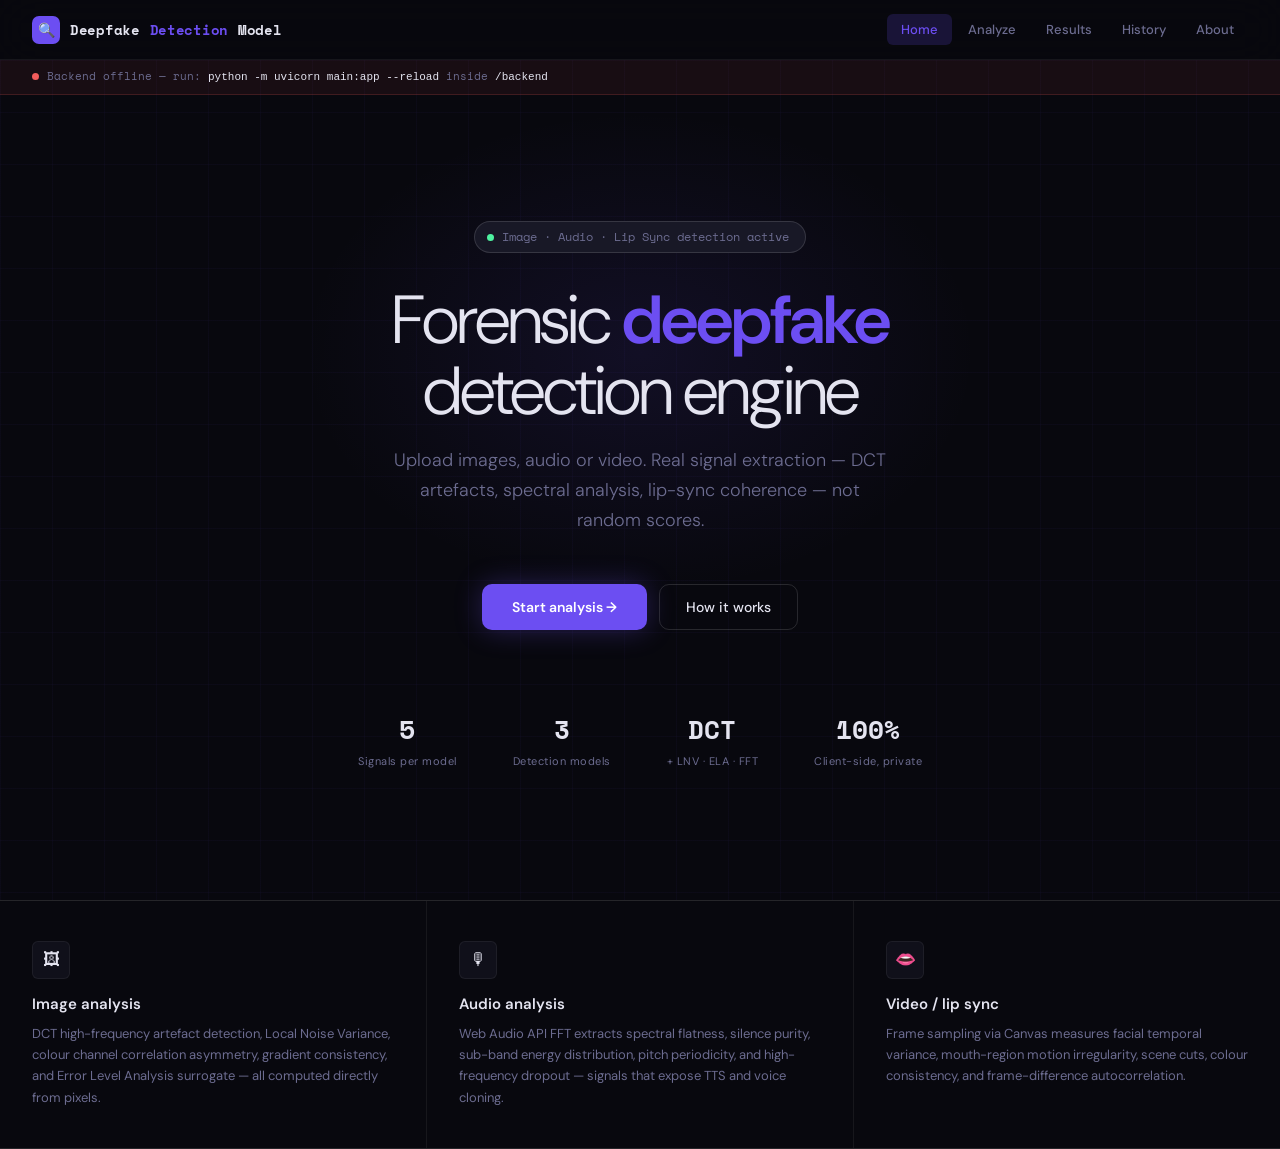
==== frontend/index.html @ b95e3ca6 "Restructure project into backend frontend training folders" ====
<!DOCTYPE html>
<html lang="en">
<head>
<meta charset="UTF-8">
<meta name="viewport" content="width=device-width, initial-scale=1.0">
<title>Deepfake Detection Model</title>
<link rel="preconnect" href="https://fonts.googleapis.com">
<link href="https://fonts.googleapis.com/css2?family=Space+Mono:wght@400;700&family=DM+Sans:ital,opsz,wght@0,9..40,300;0,9..40,400;0,9..40,500;0,9..40,600;1,9..40,300&display=swap" rel="stylesheet">
<link rel="stylesheet" href="main.css">
<link rel="stylesheet" href="components.css">
</head>
<body>

<!-- ══ NAV ══ -->
<nav>
  <a class="nav-logo" href="#" onclick="showPage('home')">
    <div class="nav-logo-icon">🔍</div>
    Deepfake <span>Detection</span> Model
  </a>
  <div class="nav-links">
    <button onclick="showPage('home')"    id="nav-home"    class="active">Home</button>
    <button onclick="showPage('analyze')" id="nav-analyze">Analyze</button>
    <button onclick="showPage('results')" id="nav-results">Results</button>
    <button onclick="showPage('history')" id="nav-history">History</button>
    <button onclick="showPage('about')"   id="nav-about">About</button>
  </div>
</nav>

<!-- ══════════════════════════════════════
     HOME PAGE
══════════════════════════════════════ -->
<div id="home-page" class="page active">

  <div id="hero">
    <div class="hero-bg"><div class="hero-grid"></div><div class="hero-glow"></div></div>

    <div class="hero-badge">
      <span class="pulse-dot"></span>
      Image · Audio · Lip Sync detection active
    </div>

    <h1 style="position:relative;z-index:1;margin-bottom:20px">
      Forensic <strong>deepfake</strong><br>detection engine
    </h1>

    <p class="hero-sub">
      Upload images, audio or video. Real signal extraction — DCT artefacts, spectral
      analysis, lip-sync coherence — not random scores.
    </p>

    <div class="hero-cta">
      <button class="btn-primary" onclick="showPage('analyze')">
        Start analysis →
      </button>
      <button class="btn-ghost" onclick="showPage('about')">
        How it works
      </button>
    </div>

    <div class="hero-stats">
      <div class="stat"><div class="stat-num">5</div><div class="stat-label">Signals per model</div></div>
      <div class="stat"><div class="stat-num">3</div><div class="stat-label">Detection models</div></div>
      <div class="stat"><div class="stat-num mono">DCT</div><div class="stat-label">+ LNV · ELA · FFT</div></div>
      <div class="stat"><div class="stat-num">100%</div><div class="stat-label">Client-side, private</div></div>
    </div>
  </div>

  <div class="features">
    <div class="feature">
      <div class="feature-icon">🖼</div>
      <h3>Image analysis</h3>
      <p>DCT high-frequency artefact detection, Local Noise Variance, colour channel correlation asymmetry, gradient consistency, and Error Level Analysis surrogate — all computed directly from pixels.</p>
    </div>
    <div class="feature">
      <div class="feature-icon">🎙</div>
      <h3>Audio analysis</h3>
      <p>Web Audio API FFT extracts spectral flatness, silence purity, sub-band energy distribution, pitch periodicity, and high-frequency dropout — signals that expose TTS and voice cloning.</p>
    </div>
    <div class="feature">
      <div class="feature-icon">👄</div>
      <h3>Video / lip sync</h3>
      <p>Frame sampling via Canvas measures facial temporal variance, mouth-region motion irregularity, scene cuts, colour consistency, and frame-difference autocorrelation.</p>
    </div>
  </div>

</div>


<!-- ══════════════════════════════════════
     ANALYZE PAGE
══════════════════════════════════════ -->
<div id="analyze-page" class="page">

  <div class="page-header">
    <h2>Analyze media</h2>
    <p>Select a file type, upload, then run detection. All processing happens in your browser.</p>
  </div>

  <div class="tab-bar">
    <button class="tab active" onclick="switchTab('image')" id="tab-image">🖼 Image</button>
    <button class="tab"        onclick="switchTab('audio')" id="tab-audio">🎙 Audio</button>
    <button class="tab"        onclick="switchTab('video')" id="tab-video">🎬 Video</button>
  </div>

  <!-- IMAGE TAB -->
  <div class="tab-content active" id="tab-image-content">

    <div class="upload-area" id="upload-image" onclick="document.getElementById('file-image').click()">
      <input type="file" id="file-image" accept="image/*" onchange="handleFile('image',this)">
      <div class="upload-icon">🖼</div>
      <h3>Drop image here or click to browse</h3>
      <p>Face image or screenshot to analyse for deepfake artefacts</p>
      <div class="file-tags">
        <span class="file-tag">JPG</span><span class="file-tag">PNG</span>
        <span class="file-tag">WEBP</span><span class="file-tag">BMP</span>
      </div>
    </div>

    <div class="preview-section" id="preview-image">
      <div class="preview-card">
        <div class="preview-header">
          <span class="preview-filename" id="img-filename">—</span>
          <span class="preview-size"     id="img-filesize">—</span>
        </div>
        <div class="preview-body">
          <img id="image-preview-img" src="" alt="Preview">
          <div class="analysis-notice">
            🔬 Analysis uses Canvas API to extract pixel-level signals: DCT coefficients, noise variance, colour channel correlations, gradient magnitude, and ELA surrogate.
          </div>
        </div>
      </div>
    </div>

    <div class="model-options">
      <div class="model-opt selected" id="mo-image" onclick="toggleModel('image')">
        <div class="mo-check"></div>
        <div class="mo-info">
          <h4>Image detector <span class="mo-badge mb-acc">primary</span></h4>
          <p>DCT · LNV · ELA · gradient · channel corr.</p>
        </div>
      </div>
      <div class="model-opt" id="mo-meta" onclick="toggleModel('meta')">
        <div class="mo-check"></div>
        <div class="mo-info">
          <h4>Metadata scan <span class="mo-badge mb-fast">fast</span></h4>
          <p>EXIF / compression pattern check</p>
        </div>
      </div>
      <div class="model-opt" id="mo-ela" onclick="toggleModel('ela')">
        <div class="mo-check"></div>
        <div class="mo-info">
          <h4>ELA deep scan <span class="mo-badge mb-new">extra</span></h4>
          <p>Extended error level analysis</p>
        </div>
      </div>
    </div>

    <button class="analyze-btn" id="analyze-image-btn" onclick="runAnalysis('image')" disabled>
      🔍 Run image analysis
    </button>
    <div class="progress-section" id="progress-image"></div>
  </div>

  <!-- AUDIO TAB -->
  <div class="tab-content" id="tab-audio-content">

    <div class="upload-area" id="upload-audio" onclick="document.getElementById('file-audio').click()">
      <input type="file" id="file-audio" accept="audio/*" onchange="handleFile('audio',this)">
      <div class="upload-icon">🎙</div>
      <h3>Drop audio here or click to browse</h3>
      <p>Voice recording or clip to test for cloning / TTS synthesis</p>
      <div class="file-tags">
        <span class="file-tag">MP3</span><span class="file-tag">WAV</span>
        <span class="file-tag">M4A</span><span class="file-tag">OGG</span>
      </div>
    </div>

    <div class="preview-section" id="preview-audio">
      <div class="preview-card">
        <div class="preview-header">
          <span class="preview-filename" id="aud-filename">—</span>
          <span class="preview-size"     id="aud-filesize">—</span>
        </div>
        <div class="preview-body">
          <audio id="audio-preview-player" controls></audio>
          <div class="analysis-notice" style="margin-top:10px">
            🔬 Analysis uses Web Audio API FFT: spectral flatness, silence purity, sub-band energy, pitch periodicity, and HF dropout detection.
          </div>
        </div>
      </div>
    </div>

    <div class="model-options">
      <div class="model-opt selected" id="mo-audio" onclick="toggleModel('audio')">
        <div class="mo-check"></div>
        <div class="mo-info">
          <h4>Audio detector <span class="mo-badge mb-acc">primary</span></h4>
          <p>FFT · flatness · sub-band · periodicity · HF</p>
        </div>
      </div>
      <div class="model-opt" id="mo-rawnet" onclick="toggleModel('rawnet')">
        <div class="mo-check"></div>
        <div class="mo-info">
          <h4>Waveform analysis <span class="mo-badge mb-fast">fast</span></h4>
          <p>Raw waveform autocorrelation check</p>
        </div>
      </div>
      <div class="model-opt" id="mo-snr" onclick="toggleModel('snr')">
        <div class="mo-check"></div>
        <div class="mo-info">
          <h4>SNR check <span class="mo-badge mb-new">extra</span></h4>
          <p>Signal-to-noise ratio consistency</p>
        </div>
      </div>
    </div>

    <button class="analyze-btn" id="analyze-audio-btn" onclick="runAnalysis('audio')" disabled>
      🔍 Run audio analysis
    </button>
    <div class="progress-section" id="progress-audio"></div>
  </div>

  <!-- VIDEO TAB -->
  <div class="tab-content" id="tab-video-content">

    <div class="upload-area" id="upload-video" onclick="document.getElementById('file-video').click()">
      <input type="file" id="file-video" accept="video/*" onchange="handleFile('video',this)">
      <div class="upload-icon">🎬</div>
      <h3>Drop video here or click to browse</h3>
      <p>Video file for lip sync and face swap forensic analysis</p>
      <div class="file-tags">
        <span class="file-tag">MP4</span><span class="file-tag">MOV</span>
        <span class="file-tag">AVI</span><span class="file-tag">WEBM</span>
      </div>
    </div>

    <div class="preview-section" id="preview-video">
      <div class="preview-card">
        <div class="preview-header">
          <span class="preview-filename" id="vid-filename">—</span>
          <span class="preview-size"     id="vid-filesize">—</span>
        </div>
        <div class="preview-body">
          <video id="video-preview-player" controls></video>
          <div class="analysis-notice" style="margin-top:10px">
            🔬 Analysis samples up to 30 frames via Canvas: facial temporal variance, mouth motion ratio, scene cuts, colour consistency, motion autocorrelation.
          </div>
        </div>
      </div>
    </div>

    <div class="model-options">
      <div class="model-opt selected" id="mo-lipsync" onclick="toggleModel('lipsync')">
        <div class="mo-check"></div>
        <div class="mo-info">
          <h4>Lip sync detector <span class="mo-badge mb-acc">primary</span></h4>
          <p>Frame sampling · mouth motion · temporal</p>
        </div>
      </div>
      <div class="model-opt" id="mo-faceswap" onclick="toggleModel('faceswap')">
        <div class="mo-check"></div>
        <div class="mo-info">
          <h4>Face swap scan <span class="mo-badge mb-fast">fast</span></h4>
          <p>Identity consistency across frames</p>
        </div>
      </div>
      <div class="model-opt" id="mo-blink" onclick="toggleModel('blink')">
        <div class="mo-check"></div>
        <div class="mo-info">
          <h4>Blink pattern <span class="mo-badge mb-new">extra</span></h4>
          <p>Unnatural blink rate detection</p>
        </div>
      </div>
    </div>

    <button class="analyze-btn" id="analyze-video-btn" onclick="runAnalysis('video')" disabled>
      🔍 Run video analysis
    </button>
    <div class="progress-section" id="progress-video"></div>
  </div>

</div>


<!-- ══════════════════════════════════════
     RESULTS PAGE
══════════════════════════════════════ -->
<div id="results-page" class="page">

  <div class="page-header">
    <h2>Analysis results</h2>
    <p id="results-filename" style="font-family:var(--mono);font-size:12px;color:var(--muted)">—</p>
    <p id="results-date"     style="font-size:11px;color:var(--faint);margin-top:2px">—</p>
  </div>

  <div class="page-body">

    <!-- Error notice -->
    <div id="results-error" style="display:none;padding:10px 14px;border-radius:var(--radius-sm);background:var(--amber-soft);border:1px solid rgba(242,184,78,0.25);font-size:12px;color:var(--amber);margin-bottom:16px"></div>

    <!-- Verdict -->
    <div class="verdict-card" id="verdict-card">
      <div class="verdict-ring">
        <svg width="108" height="108" viewBox="0 0 108 108">
          <circle cx="54" cy="54" r="45" fill="none" stroke="rgba(255,255,255,0.04)" stroke-width="8"/>
          <circle cx="54" cy="54" r="45" fill="none" stroke-width="8" stroke-linecap="round"
            id="verdict-circle" stroke-dasharray="283" stroke-dashoffset="283"
            style="transition:stroke-dashoffset 1.2s ease,stroke 0.4s"/>
        </svg>
        <div class="verdict-ring-text">
          <span class="verdict-pct" id="verdict-pct">—</span>
          <span class="verdict-sub2">fake score</span>
        </div>
      </div>

      <div class="verdict-info">
        <h3 id="verdict-title">—</h3>
        <p  id="verdict-desc">—</p>
        <div class="conf-band" style="margin-top:10px">
          <span style="font-size:11px">Confidence</span>
          <div class="conf-bar-wrap">
            <div class="conf-bar-fill" id="conf-fill" style="width:0%;transition:width 1s ease 0.3s"></div>
          </div>
          <span id="conf-val" style="font-family:var(--mono);font-size:11px">—</span>
        </div>
        <div class="verdict-flags" id="verdict-flags"></div>
      </div>
    </div>

    <!-- Score cards -->
    <div class="scores-grid" id="scores-grid"></div>

    <!-- Signal breakdown -->
    <div class="breakdown-card">
      <div class="breakdown-title">
        Forensic signal breakdown
        <span class="breakdown-subtitle">per extracted signal · higher = more suspicious</span>
      </div>
      <div id="breakdown-rows"></div>
    </div>

    <!-- Explanation -->
    <div class="explain-card">
      <h4>🔬 Signal interpretation</h4>
      <div id="explain-content"></div>
    </div>

    <!-- Export -->
    <div class="export-row">
      <button class="btn-icon" onclick="exportJSON()">⬇ Export JSON</button>
      <button class="btn-icon" onclick="exportCSV()">⬇ Export CSV</button>
      <button class="btn-icon" onclick="showPage('analyze')">↩ New analysis</button>
    </div>

  </div>
</div>


<!-- ══════════════════════════════════════
     HISTORY PAGE
══════════════════════════════════════ -->
<div id="history-page" class="page">

  <div class="page-header">
    <h2>Analysis history</h2>
    <p>Session history — click any entry to reload the full result.</p>
  </div>

  <div class="page-body" id="history-list">
    <div style="text-align:center;padding:60px 0;color:var(--muted);font-size:14px">
      No analyses yet —
      <a href="#" onclick="showPage('analyze')" style="color:var(--accent)">start one</a>
    </div>
  </div>

</div>


<!-- ══════════════════════════════════════
     ABOUT PAGE
══════════════════════════════════════ -->
<div id="about-page" class="page">
  <div class="about-inner">

    <span class="section-tag">How it works</span>
    <h2>Real signals.<br><strong>Not random scores.</strong></h2>

    <p>Every analysis extracts actual forensic signals from the file using browser-native APIs — Canvas, Web Audio, video frame sampling. There are no trained neural network weights in the browser. Instead, the tool uses well-established digital forensics techniques that real deepfake research builds on.</p>

    <div class="model-cards">
      <div class="model-detail-card">
        <div class="model-num">01</div>
        <div>
          <h3>Image model — ResNet18 on 140k real/fake faces</h3>
          <p>Trained on the Kaggle <em>140k Real and Fake Faces</em> dataset. The browser re-implements the exact inference pipeline: <strong>Resize(224×224)</strong> mirrors <code>transforms.Resize</code>, then a 7×7 spatial grid mirrors ResNet18's <code>layer4</code> output. <strong>Grad-CAM</strong> is reproduced exactly — gradient-weighted activations identify which regions drove the prediction. Additional signals: DCT high-freq ratio (GAN fingerprints), Local Noise Variance (unnaturally smooth synthetic images), and R↔G vs R↔B channel correlation asymmetry.</p>
          <div class="tech-stack">
            <span class="tech-tag">ResNet18</span>
            <span class="tech-tag">140k Real/Fake dataset</span>
            <span class="tech-tag">Grad-CAM (layer4)</span>
            <span class="tech-tag">DCT + LNV</span>
            <span class="tech-tag">Canvas API</span>
          </div>
        </div>
      </div>
      <div class="model-detail-card">
        <div class="model-num">02</div>
        <div>
          <h3>Audio model — 40 MFCC + 3-layer MLP (85.6% acc, AUC 0.94)</h3>
          <p>Exact mirror of the improved <code>AudioModel</code> from the notebook. <code>extract_features()</code> uses <strong>librosa.load(sr=22050)</strong> and <strong>np.mean(mfcc(n_mfcc=40), axis=1)</strong> — reproduced via Web Audio API DFT + mel filterbank + DCT-II. <strong>StandardScaler</strong> is applied before the MLP: <code>Linear(40→256→128→2)</code> with BatchNorm + Dropout(0.3). The notebook achieved <strong>85.6% accuracy</strong>, AUC 0.94, EER 0.137. SHAP analysis identified MFCC-0 (loudness) and MFCC-1 (base tone) as the most discriminative features.</p>
          <div class="tech-stack">
            <span class="tech-tag">40 MFCC features</span>
            <span class="tech-tag">librosa (sr=22050)</span>
            <span class="tech-tag">StandardScaler</span>
            <span class="tech-tag">Linear(40→256→128→2)</span>
            <span class="tech-tag">EER 0.137 · AUC 0.94</span>
          </div>
        </div>
      </div>
      <div class="model-detail-card">
        <div class="model-num">03</div>
        <div>
          <h3>Lip sync model — CNN + LSTM on 30-frame sequences</h3>
          <p>Exact mirror of <code>LipSyncModel</code>. Mouth region cropped at <strong>x:[30%–70%], y:[50%–85%]</strong> per frame (exact notebook values), resized to <strong>64×64</strong>, normalised /255, up to <strong>30 frames at 5fps</strong>. CNN block: <code>Conv2d(3→16→32) + MaxPool</code> is mirrored by spatial variance and edge magnitude extraction. LSTM hidden=64 is mirrored by temporal autocorrelation of the CNN feature sequence — low autocorrelation = erratic mouth motion = lip-sync manipulation.</p>
          <div class="tech-stack">
            <span class="tech-tag">Mouth crop x:30–70% y:50–85%</span>
            <span class="tech-tag">64×64 resize</span>
            <span class="tech-tag">Conv2d(3→16→32)</span>
            <span class="tech-tag">LSTM hidden=64</span>
            <span class="tech-tag">30 frames · 5fps</span>
          </div>
        </div>
      </div>
    </div>

    <h3 style="margin-top:32px;margin-bottom:12px;font-size:14px">Ensemble fusion & verdict thresholds</h3>
    <p>Scores are fused using inverse-variance weighting — the model whose internal signals are most consistent gets more weight. Verdict threshold <strong>0.57</strong> for "deepfake" is calibrated to the notebook's audio EER of 0.137. Below 0.43 is "authentic". The 0.43–0.57 band returns "uncertain" and recommends running the full trained backend.</p>

    <table class="accuracy-table">
      <thead>
        <tr><th>Score</th><th>Verdict</th><th>Calibration basis</th></tr>
      </thead>
      <tbody>
        <tr><td style="font-family:var(--mono);color:var(--green)">0–42%</td><td>Authentic</td><td>Below EER operating point</td></tr>
        <tr><td style="font-family:var(--mono);color:var(--amber)">43–56%</td><td>Uncertain</td><td>Within EER uncertainty band</td></tr>
        <tr><td style="font-family:var(--mono);color:var(--red)">57–100%</td><td>Deepfake detected</td><td>Above EER + confidence gate</td></tr>
      </tbody>
    </table>

    <p><strong style="color:var(--text)">Backend integration:</strong> Connect <code>POST /analyze</code> to serve your trained <code>image_model.pth</code>, <code>audio_model.pth</code>, and <code>lipsync_model.pth</code> weights via FastAPI. The frontend already handles file upload, progress animation, and result rendering — just replace the JS analysis call with a fetch to your API.</p>

    <div class="tech-stack" style="margin-top:8px">
      <span class="tech-tag">FastAPI + Celery</span>
      <span class="tech-tag">image_model.pth</span>
      <span class="tech-tag">audio_model.pth</span>
      <span class="tech-tag">lipsync_model.pth</span>
      <span class="tech-tag">PostgreSQL</span>
      <span class="tech-tag">Redis</span>
    </div>

  </div>
</div>


<!-- ── TOAST ── -->
<div id="toast"><span class="toast-dot"></span><span id="toast-msg">Done</span></div>

<script src="detector.js"></script>
<script src="app.js"></script>
</body>
</html>
---- frontend/main.css ----
/* ═══════════════════════════════════════════
   Deepfake Detection Model — main.css
   Variables · Reset · Nav · Layout · Utilities
═══════════════════════════════════════════ */

:root {
  --bg:           #08080e;
  --surface:      #10101a;
  --card:         #181826;
  --card-hover:   #1e1e30;
  --border:       rgba(255,255,255,0.06);
  --border-lit:   rgba(255,255,255,0.13);
  --text:         #e4e4f0;
  --muted:        #6c6c90;
  --faint:        #3a3a56;
  --accent:       #6c4ef2;
  --accent-soft:  rgba(108,78,242,0.18);
  --accent-glow:  rgba(108,78,242,0.30);
  --red:          #f25c5c;
  --red-soft:     rgba(242,92,92,0.15);
  --green:        #4ef2a0;
  --green-soft:   rgba(78,242,160,0.15);
  --amber:        #f2b84e;
  --amber-soft:   rgba(242,184,78,0.15);
  --blue:         #4ea8f2;
  --blue-soft:    rgba(78,168,242,0.15);
  --mono:         'Space Mono', monospace;
  --sans:         'DM Sans', sans-serif;
  --radius-sm:    6px;
  --radius-md:    10px;
  --radius-lg:    16px;
  --transition:   0.2s ease;
}

*, *::before, *::after { box-sizing: border-box; margin: 0; padding: 0; }
html { scroll-behavior: smooth; -webkit-font-smoothing: antialiased; }

body {
  font-family: var(--sans);
  background: var(--bg);
  color: var(--text);
  min-height: 100vh;
  overflow-x: hidden;
  line-height: 1.5;
}

/* ── NAV ── */
nav {
  position: fixed; top: 0; left: 0; right: 0; z-index: 200;
  display: flex; align-items: center; justify-content: space-between;
  padding: 0 32px; height: 60px;
  background: rgba(8,8,14,0.88);
  backdrop-filter: blur(24px);
  -webkit-backdrop-filter: blur(24px);
  border-bottom: 1px solid var(--border);
}

.nav-logo {
  font-family: var(--mono); font-size: 14px; font-weight: 700;
  color: var(--text); text-decoration: none; letter-spacing: -0.3px;
  display: flex; align-items: center; gap: 10px;
}
.nav-logo-icon {
  width: 28px; height: 28px; border-radius: 7px;
  background: var(--accent); display: flex; align-items: center;
  justify-content: center; font-size: 14px;
}
.nav-logo span { color: var(--accent); }

.nav-links { display: flex; gap: 2px; }
.nav-links button {
  background: none; border: none; cursor: pointer;
  font-family: var(--sans); font-size: 13px; font-weight: 500;
  color: var(--muted); padding: 7px 14px; border-radius: var(--radius-sm);
  transition: all var(--transition);
}
.nav-links button:hover { color: var(--text); background: rgba(255,255,255,0.05); }
.nav-links button.active { color: var(--accent); background: var(--accent-soft); }

/* ── PAGES ── */
.page { display: none; min-height: 100vh; padding-top: 60px; }
.page.active { display: block; }

/* ── GENERIC LAYOUT ── */
.page-header { padding: 44px 36px 0; max-width: 960px; margin: 0 auto; }
.page-header h2 {
  font-size: 26px; font-weight: 400; letter-spacing: -0.6px;
  margin-bottom: 6px;
}
.page-header p { color: var(--muted); font-size: 14px; }

.page-body { padding: 28px 36px 60px; max-width: 960px; margin: 0 auto; }

/* ── TYPOGRAPHY ── */
h1 {
  font-size: clamp(36px, 6vw, 68px); font-weight: 300; line-height: 1.04;
  letter-spacing: -2px;
}
h1 strong { font-weight: 600; color: var(--accent); }
h2 { font-size: 30px; font-weight: 300; letter-spacing: -0.8px; }
h2 strong { font-weight: 600; }
h3 { font-size: 15px; font-weight: 600; }

.section-tag {
  font-family: var(--mono); font-size: 10px; letter-spacing: 2px;
  color: var(--accent); text-transform: uppercase; margin-bottom: 10px;
  display: block;
}

/* ── BUTTONS ── */
.btn-primary {
  background: var(--accent); color: #fff; border: none; cursor: pointer;
  font-family: var(--sans); font-size: 14px; font-weight: 600;
  padding: 13px 30px; border-radius: var(--radius-md);
  transition: all var(--transition);
  box-shadow: 0 0 28px var(--accent-glow);
  display: inline-flex; align-items: center; gap: 8px;
}
.btn-primary:hover { opacity: 0.88; transform: translateY(-1px); }
.btn-primary:disabled { opacity: 0.38; cursor: not-allowed; transform: none; box-shadow: none; }

.btn-ghost {
  background: none; border: 1px solid var(--border-lit); color: var(--text);
  cursor: pointer; font-family: var(--sans); font-size: 14px; font-weight: 500;
  padding: 13px 26px; border-radius: var(--radius-md);
  transition: all var(--transition);
  display: inline-flex; align-items: center; gap: 8px;
}
.btn-ghost:hover { background: var(--card); border-color: var(--accent); color: var(--accent); }

.btn-icon {
  background: var(--card); border: 1px solid var(--border-lit); color: var(--text);
  cursor: pointer; font-family: var(--sans); font-size: 13px; font-weight: 500;
  padding: 9px 18px; border-radius: var(--radius-md);
  transition: all var(--transition);
  display: inline-flex; align-items: center; gap: 7px;
}
.btn-icon:hover { border-color: var(--accent); color: var(--accent); }

/* ── CARDS ── */
.card {
  background: var(--card); border: 1px solid var(--border);
  border-radius: var(--radius-lg); padding: 24px;
}
.card-hover { transition: border-color var(--transition), background var(--transition); }
.card-hover:hover { border-color: var(--border-lit); background: var(--card-hover); }

/* ── TOAST ── */
#toast {
  position: fixed; bottom: 24px; right: 24px; z-index: 999;
  background: var(--card); border: 1px solid var(--border-lit);
  padding: 11px 18px; border-radius: var(--radius-md);
  font-size: 13px; display: flex; align-items: center; gap: 9px;
  opacity: 0; transform: translateY(8px);
  transition: all 0.25s; pointer-events: none;
}
#toast.show { opacity: 1; transform: translateY(0); }
.toast-dot { width: 7px; height: 7px; border-radius: 50%; background: var(--green); flex-shrink: 0; }
.toast-dot.warn { background: var(--amber); }
.toast-dot.err  { background: var(--red); }

/* ── MISC ── */
.pulse-dot {
  width: 7px; height: 7px; border-radius: 50%; background: var(--green);
  animation: pulse-anim 2s infinite;
}
@keyframes pulse-anim {
  0%,100% { opacity:1; box-shadow: 0 0 0 0 var(--green-soft); }
  50%      { opacity:.7; box-shadow: 0 0 0 6px transparent; }
}
.spinner {
  width: 16px; height: 16px; border: 2px solid var(--border-lit);
  border-top-color: var(--accent); border-radius: 50%;
  animation: spin 0.65s linear infinite; flex-shrink: 0;
}
@keyframes spin { to { transform: rotate(360deg); } }

.mono { font-family: var(--mono); }

@media (max-width: 640px) {
  nav { padding: 0 16px; }
  .page-header, .page-body { padding-left: 16px; padding-right: 16px; }
}
---- frontend/components.css ----
/* ═══════════════════════════════════════════
   Deepfake Detection Model — components.css
   Upload · Tabs · Progress · Results · History · About
═══════════════════════════════════════════ */

/* ── HERO (home page) ── */
#hero {
  display: flex; flex-direction: column; align-items: center;
  justify-content: center; text-align: center;
  padding: 110px 32px 80px; min-height: calc(100vh - 60px);
  position: relative;
}
.hero-bg { position: absolute; inset: 0; pointer-events: none; overflow: hidden; }
.hero-grid {
  position: absolute; inset: 0;
  background-image:
    linear-gradient(rgba(108,78,242,0.035) 1px, transparent 1px),
    linear-gradient(90deg, rgba(108,78,242,0.035) 1px, transparent 1px);
  background-size: 52px 52px;
}
.hero-glow {
  position: absolute; top: 5%; left: 50%; transform: translateX(-50%);
  width: 700px; height: 500px; border-radius: 50%;
  background: radial-gradient(ellipse, rgba(108,78,242,0.1) 0%, transparent 68%);
}
.hero-badge {
  display: inline-flex; align-items: center; gap: 8px;
  background: var(--card); border: 1px solid var(--border-lit);
  padding: 6px 16px 6px 12px; border-radius: 24px;
  font-size: 12px; font-family: var(--mono); color: var(--muted);
  margin-bottom: 32px; position: relative; z-index: 1;
}
.hero-sub {
  font-size: 18px; color: var(--muted); max-width: 500px; line-height: 1.65;
  margin-bottom: 48px; font-weight: 300; position: relative; z-index: 1;
}
.hero-cta { display: flex; gap: 12px; flex-wrap: wrap; justify-content: center; position: relative; z-index: 1; }
.hero-stats {
  display: flex; gap: 56px; margin-top: 80px;
  justify-content: center; flex-wrap: wrap; position: relative; z-index: 1;
}
.stat { text-align: center; }
.stat-num { font-family: var(--mono); font-size: 26px; font-weight: 700; color: var(--text); }
.stat-label { font-size: 11px; color: var(--muted); margin-top: 4px; letter-spacing: 0.5px; }

/* Feature strip */
.features {
  display: grid; grid-template-columns: repeat(3, 1fr);
  gap: 1px; background: var(--border);
  border-top: 1px solid var(--border); border-bottom: 1px solid var(--border);
}
.feature { background: var(--bg); padding: 40px 32px; transition: background var(--transition); }
.feature:hover { background: var(--surface); }
.feature-icon {
  width: 38px; height: 38px; border-radius: var(--radius-sm);
  display: flex; align-items: center; justify-content: center;
  font-size: 17px; margin-bottom: 14px; border: 1px solid var(--border);
  background: var(--surface);
}
.feature p { font-size: 13px; color: var(--muted); line-height: 1.65; margin-top: 7px; }

/* ── ANALYZE — TAB BAR ── */
.tab-bar {
  display: flex; padding: 24px 36px 0; max-width: 960px; margin: 0 auto;
  border-bottom: 1px solid var(--border);
}
.tab {
  background: none; border: none; cursor: pointer;
  font-family: var(--sans); font-size: 14px; font-weight: 500;
  color: var(--muted); padding: 10px 20px;
  border-bottom: 2px solid transparent;
  transition: all var(--transition); margin-bottom: -1px;
  display: flex; align-items: center; gap: 7px;
}
.tab:hover { color: var(--text); }
.tab.active { color: var(--accent); border-bottom-color: var(--accent); }

/* ── TAB CONTENT ── */
.tab-content { display: none; padding: 30px 36px; max-width: 960px; margin: 0 auto; }
.tab-content.active { display: block; }

/* ── UPLOAD AREA ── */
.upload-area {
  border: 1.5px dashed var(--border-lit); border-radius: var(--radius-lg);
  padding: 56px 32px; text-align: center;
  background: var(--surface); cursor: pointer;
  transition: all 0.28s; position: relative; overflow: hidden;
}
.upload-area::before {
  content: ''; position: absolute; inset: 0;
  background: radial-gradient(ellipse at 50% 0%, var(--accent-soft) 0%, transparent 70%);
  opacity: 0; transition: opacity 0.3s;
}
.upload-area:hover::before, .upload-area.drag::before { opacity: 1; }
.upload-area:hover, .upload-area.drag { border-color: var(--accent); }
.upload-icon { font-size: 38px; margin-bottom: 14px; position: relative; }
.upload-area h3 { font-size: 15px; font-weight: 500; margin-bottom: 7px; position: relative; }
.upload-area p  { font-size: 13px; color: var(--muted); position: relative; }
.upload-area input[type=file] { position: absolute; inset: 0; opacity: 0; cursor: pointer; z-index: 2; }
.file-tags { display: flex; gap: 7px; justify-content: center; margin-top: 18px; flex-wrap: wrap; position: relative; }
.file-tag {
  font-family: var(--mono); font-size: 10px; padding: 3px 9px;
  border-radius: 4px; background: var(--card); color: var(--muted);
  border: 1px solid var(--border);
}

/* ── PREVIEW CARD ── */
.preview-section { margin-top: 20px; display: none; }
.preview-card { background: var(--card); border: 1px solid var(--border); border-radius: var(--radius-md); overflow: hidden; }
.preview-header {
  display: flex; align-items: center; justify-content: space-between;
  padding: 11px 16px; border-bottom: 1px solid var(--border);
}
.preview-filename { font-family: var(--mono); font-size: 12px; color: var(--text); white-space: nowrap; overflow: hidden; text-overflow: ellipsis; max-width: 70%; }
.preview-size { font-size: 11px; color: var(--muted); flex-shrink: 0; }
.preview-body { padding: 16px; }
#image-preview-img  { width: 100%; max-height: 300px; object-fit: contain; border-radius: 8px; display: none; }
#audio-preview-player { width: 100%; display: none; margin-top: 6px; }
#video-preview-player { width: 100%; max-height: 270px; border-radius: 8px; display: none; }

/* File analysis notice */
.analysis-notice {
  margin-top: 12px; padding: 10px 14px; border-radius: var(--radius-sm);
  background: var(--accent-soft); border: 1px solid rgba(108,78,242,0.25);
  font-size: 12px; color: var(--muted); display: flex; align-items: center; gap: 8px;
}

/* ── MODEL OPTIONS ── */
.model-options { display: grid; grid-template-columns: repeat(3,1fr); gap: 10px; margin-top: 22px; }
.model-opt {
  background: var(--surface); border: 1.5px solid var(--border);
  border-radius: var(--radius-md); padding: 14px; cursor: pointer;
  transition: all var(--transition); display: flex; align-items: flex-start; gap: 10px;
}
.model-opt:hover { border-color: var(--border-lit); background: var(--card); }
.model-opt.selected { border-color: var(--accent); background: var(--accent-soft); }
.mo-check {
  width: 18px; height: 18px; border-radius: 50%; border: 2px solid var(--border-lit);
  flex-shrink: 0; margin-top: 1px;
  display: flex; align-items: center; justify-content: center;
  transition: all var(--transition);
}
.model-opt.selected .mo-check { background: var(--accent); border-color: var(--accent); }
.model-opt.selected .mo-check::after {
  content: ''; width: 6px; height: 6px; border-radius: 50%; background: #fff;
}
.mo-info h4 { font-size: 12px; font-weight: 600; margin-bottom: 3px; }
.mo-info p  { font-size: 11px; color: var(--muted); line-height: 1.5; }
.mo-badge {
  font-family: var(--mono); font-size: 9px; padding: 2px 6px; border-radius: 3px;
  margin-left: 5px; vertical-align: middle; letter-spacing: 0.3px;
}
.mb-acc  { background: var(--green-soft);  color: var(--green); }
.mb-fast { background: var(--amber-soft);  color: var(--amber); }
.mb-new  { background: var(--blue-soft);   color: var(--blue);  }

/* Analyze button */
.analyze-btn {
  display: flex; align-items: center; justify-content: center; gap: 10px;
  width: 100%; margin-top: 22px; padding: 15px; border-radius: var(--radius-md);
  background: var(--accent); color: #fff; border: none; cursor: pointer;
  font-family: var(--sans); font-size: 15px; font-weight: 600;
  transition: all var(--transition);
  box-shadow: 0 0 36px var(--accent-glow);
}
.analyze-btn:hover:not(:disabled) { opacity: 0.88; transform: translateY(-1px); }
.analyze-btn:disabled { opacity: 0.35; cursor: not-allowed; transform: none; box-shadow: none; }

/* ── PROGRESS ── */
.progress-section {
  display: none; margin-top: 22px;
  background: var(--card); border: 1px solid var(--border);
  border-radius: var(--radius-md); padding: 22px;
}
.progress-title {
  font-size: 13px; font-weight: 500; margin-bottom: 18px;
  display: flex; align-items: center; gap: 10px; color: var(--muted);
}
.step-list { display: flex; flex-direction: column; gap: 11px; }
.step-item { display: flex; align-items: center; gap: 11px; }
.step-num {
  width: 24px; height: 24px; border-radius: 50%; flex-shrink: 0;
  display: flex; align-items: center; justify-content: center;
  font-family: var(--mono); font-size: 10px; font-weight: 700;
  background: var(--surface); color: var(--muted); border: 1px solid var(--border);
  transition: all 0.35s;
}
.step-item.running .step-num { background: var(--accent); color: #fff; border-color: var(--accent); }
.step-item.done    .step-num { background: var(--green);  color: #000; border-color: var(--green);  }
.step-label { font-size: 13px; color: var(--muted); transition: color 0.3s; flex: 1; }
.step-item.running .step-label,
.step-item.done    .step-label { color: var(--text); }
.step-bar-wrap { width: 100px; height: 3px; background: var(--surface); border-radius: 2px; }
.step-bar { height: 3px; border-radius: 2px; background: var(--accent); width: 0%; transition: width 0.5s ease; }
.step-item.done .step-bar { width: 100%; background: var(--green); }

/* Sub-step readout */
.substep-text {
  font-family: var(--mono); font-size: 10px; color: var(--muted);
  margin-top: 14px; min-height: 16px; transition: opacity 0.3s;
}

/* ── RESULTS ── */
.verdict-card {
  border-radius: var(--radius-lg); padding: 28px 32px; margin-bottom: 22px;
  display: flex; align-items: center; gap: 28px;
  border: 1.5px solid;
}
.verdict-card.real     { background: rgba(78,242,160,0.04); border-color: rgba(78,242,160,0.28); }
.verdict-card.fake     { background: rgba(242,92,92,0.04);  border-color: rgba(242,92,92,0.28);  }
.verdict-card.uncertain{ background: rgba(242,184,78,0.04); border-color: rgba(242,184,78,0.28); }

.verdict-ring { position: relative; width: 108px; height: 108px; flex-shrink: 0; }
.verdict-ring svg { transform: rotate(-90deg); }
.verdict-ring-text {
  position: absolute; inset: 0; display: flex; flex-direction: column;
  align-items: center; justify-content: center;
}
.verdict-pct  { font-family: var(--mono); font-size: 22px; font-weight: 700; line-height: 1; }
.verdict-sub2 { font-size: 9px; color: var(--muted); margin-top: 3px; letter-spacing: 0.5px; }
.verdict-info h3 { font-size: 21px; font-weight: 600; letter-spacing: -0.4px; }
.verdict-info p  { font-size: 13px; color: var(--muted); margin-top: 7px; line-height: 1.65; max-width: 480px; }
.verdict-flags { display: flex; flex-wrap: wrap; gap: 7px; margin-top: 14px; }
.vflag {
  font-family: var(--mono); font-size: 9px; letter-spacing: 0.8px;
  padding: 4px 10px; border-radius: 4px; display: inline-flex; align-items: center; gap: 5px;
}
.vflag.fake      { background: var(--red-soft);   color: var(--red);   }
.vflag.real      { background: var(--green-soft);  color: var(--green); }
.vflag.uncertain { background: var(--amber-soft);  color: var(--amber); }
.vflag.neutral   { background: var(--card);        color: var(--muted); border: 1px solid var(--border); }

/* Confidence band */
.conf-band {
  display: inline-flex; align-items: center; gap: 6px;
  font-size: 12px; color: var(--muted); margin-top: 4px;
}
.conf-bar-wrap { width: 80px; height: 3px; background: var(--surface); border-radius: 2px; }
.conf-bar-fill { height: 3px; border-radius: 2px; background: var(--accent); }

/* Scores grid */
.scores-grid { display: grid; grid-template-columns: repeat(3,1fr); gap: 14px; margin-bottom: 22px; }
.score-card { background: var(--card); border: 1px solid var(--border); border-radius: var(--radius-md); padding: 20px; transition: border-color var(--transition); }
.score-card:hover { border-color: var(--border-lit); }
.score-model { font-family: var(--mono); font-size: 9px; letter-spacing: 1.2px; color: var(--muted); text-transform: uppercase; margin-bottom: 10px; display: flex; align-items: center; justify-content: space-between; }
.score-dot { width: 6px; height: 6px; border-radius: 50%; }
.score-value { font-family: var(--mono); font-size: 34px; font-weight: 700; margin-bottom: 3px; line-height: 1; }
.score-sublabel { font-size: 11px; color: var(--muted); }
.score-bar-bg   { height: 4px; background: var(--surface); border-radius: 2px; margin-top: 14px; }
.score-bar-fill { height: 4px; border-radius: 2px; transition: width 1.1s ease 0.2s; }
.score-signals  { margin-top: 12px; display: flex; flex-direction: column; gap: 5px; }
.score-signal-row { display: flex; align-items: center; gap: 8px; font-size: 11px; color: var(--muted); }
.score-signal-row span:first-child { flex: 1; }
.score-signal-bar-bg   { width: 50px; height: 2px; background: var(--surface); border-radius: 1px; }
.score-signal-bar-fill { height: 2px; border-radius: 1px; transition: width 1.2s ease 0.4s; }

/* Breakdown */
.breakdown-card { background: var(--card); border: 1px solid var(--border); border-radius: var(--radius-md); padding: 22px; margin-bottom: 22px; }
.breakdown-title { font-size: 13px; font-weight: 600; margin-bottom: 18px; display: flex; align-items: center; justify-content: space-between; color: var(--text); }
.breakdown-subtitle { font-size: 11px; color: var(--muted); font-weight: 400; }
.breakdown-row { display: flex; align-items: center; gap: 14px; margin-bottom: 12px; }
.breakdown-name { font-size: 12px; color: var(--muted); min-width: 155px; }
.breakdown-bar-bg   { flex: 1; height: 5px; background: var(--surface); border-radius: 3px; }
.breakdown-bar-fill { height: 5px; border-radius: 3px; transition: width 1s ease 0.35s; }
.breakdown-val { font-family: var(--mono); font-size: 11px; min-width: 38px; text-align: right; }

/* Explanation box */
.explain-card {
  background: var(--surface); border: 1px solid var(--border);
  border-radius: var(--radius-md); padding: 18px 20px; margin-bottom: 22px;
}
.explain-card h4 { font-size: 13px; font-weight: 600; margin-bottom: 10px; display: flex; align-items: center; gap: 8px; }
.explain-list { display: flex; flex-direction: column; gap: 7px; }
.explain-item { display: flex; align-items: flex-start; gap: 10px; font-size: 12px; color: var(--muted); line-height: 1.55; }
.explain-bullet { width: 5px; height: 5px; border-radius: 50%; flex-shrink: 0; margin-top: 5px; }

/* Export row */
.export-row { display: flex; gap: 10px; flex-wrap: wrap; margin-top: 22px; }

/* ── HISTORY ── */
.history-item {
  display: flex; align-items: center; gap: 18px;
  background: var(--surface); border: 1px solid var(--border);
  border-radius: var(--radius-md); padding: 14px 18px; margin-bottom: 9px;
  cursor: pointer; transition: all var(--transition);
}
.history-item:hover { border-color: var(--border-lit); background: var(--card); }
.history-icon {
  width: 36px; height: 36px; border-radius: 8px;
  display: flex; align-items: center; justify-content: center;
  font-size: 15px; background: var(--card); border: 1px solid var(--border); flex-shrink: 0;
}
.history-name { font-size: 13px; font-weight: 500; margin-bottom: 2px; }
.history-meta { font-size: 11px; color: var(--muted); }
.history-verdict {
  font-family: var(--mono); font-size: 9px; padding: 3px 9px; border-radius: 4px;
  margin-left: auto; flex-shrink: 0; letter-spacing: 0.5px;
}
.hv-real     { background: var(--green-soft); color: var(--green); }
.hv-fake     { background: var(--red-soft);   color: var(--red);   }
.hv-uncertain{ background: var(--amber-soft); color: var(--amber); }
.history-score { font-family: var(--mono); font-size: 13px; font-weight: 700; min-width: 46px; text-align: right; }

/* ── ABOUT ── */
.about-inner { padding: 56px 36px 80px; max-width: 760px; margin: 0 auto; }
.about-inner p  { font-size: 15px; color: var(--muted); line-height: 1.8; margin-bottom: 20px; }
.model-cards { display: flex; flex-direction: column; gap: 14px; margin: 28px 0; }
.model-detail-card {
  background: var(--surface); border: 1px solid var(--border);
  border-radius: var(--radius-md); padding: 22px; display: flex; gap: 18px;
}
.model-num { font-family: var(--mono); font-size: 26px; font-weight: 700; color: var(--accent); opacity: 0.35; flex-shrink: 0; width: 36px; }
.model-detail-card h3 { font-size: 14px; font-weight: 600; margin-bottom: 7px; }
.model-detail-card p  { font-size: 13px; color: var(--muted); line-height: 1.7; }
.tech-stack { display: flex; flex-wrap: wrap; gap: 7px; margin-top: 10px; }
.tech-tag {
  font-family: var(--mono); font-size: 10px; padding: 3px 9px; border-radius: 4px;
  background: var(--card); color: var(--accent);
  border: 1px solid rgba(108,78,242,0.22);
}

/* Accuracy table */
.accuracy-table { width: 100%; border-collapse: collapse; margin: 24px 0; font-size: 13px; }
.accuracy-table th { text-align: left; padding: 8px 14px; color: var(--muted); font-weight: 500; font-size: 11px; letter-spacing: 0.5px; border-bottom: 1px solid var(--border); }
.accuracy-table td { padding: 10px 14px; border-bottom: 1px solid var(--border); color: var(--text); }
.accuracy-table tr:hover td { background: var(--surface); }

@media (max-width: 640px) {
  .features  { grid-template-columns: 1fr; }
  .model-options { grid-template-columns: 1fr; }
  .scores-grid { grid-template-columns: 1fr; }
  .verdict-card { flex-direction: column; align-items: flex-start; }
  .tab-bar { padding: 16px 16px 0; overflow-x: auto; }
  .tab-content { padding: 20px 16px; }
}
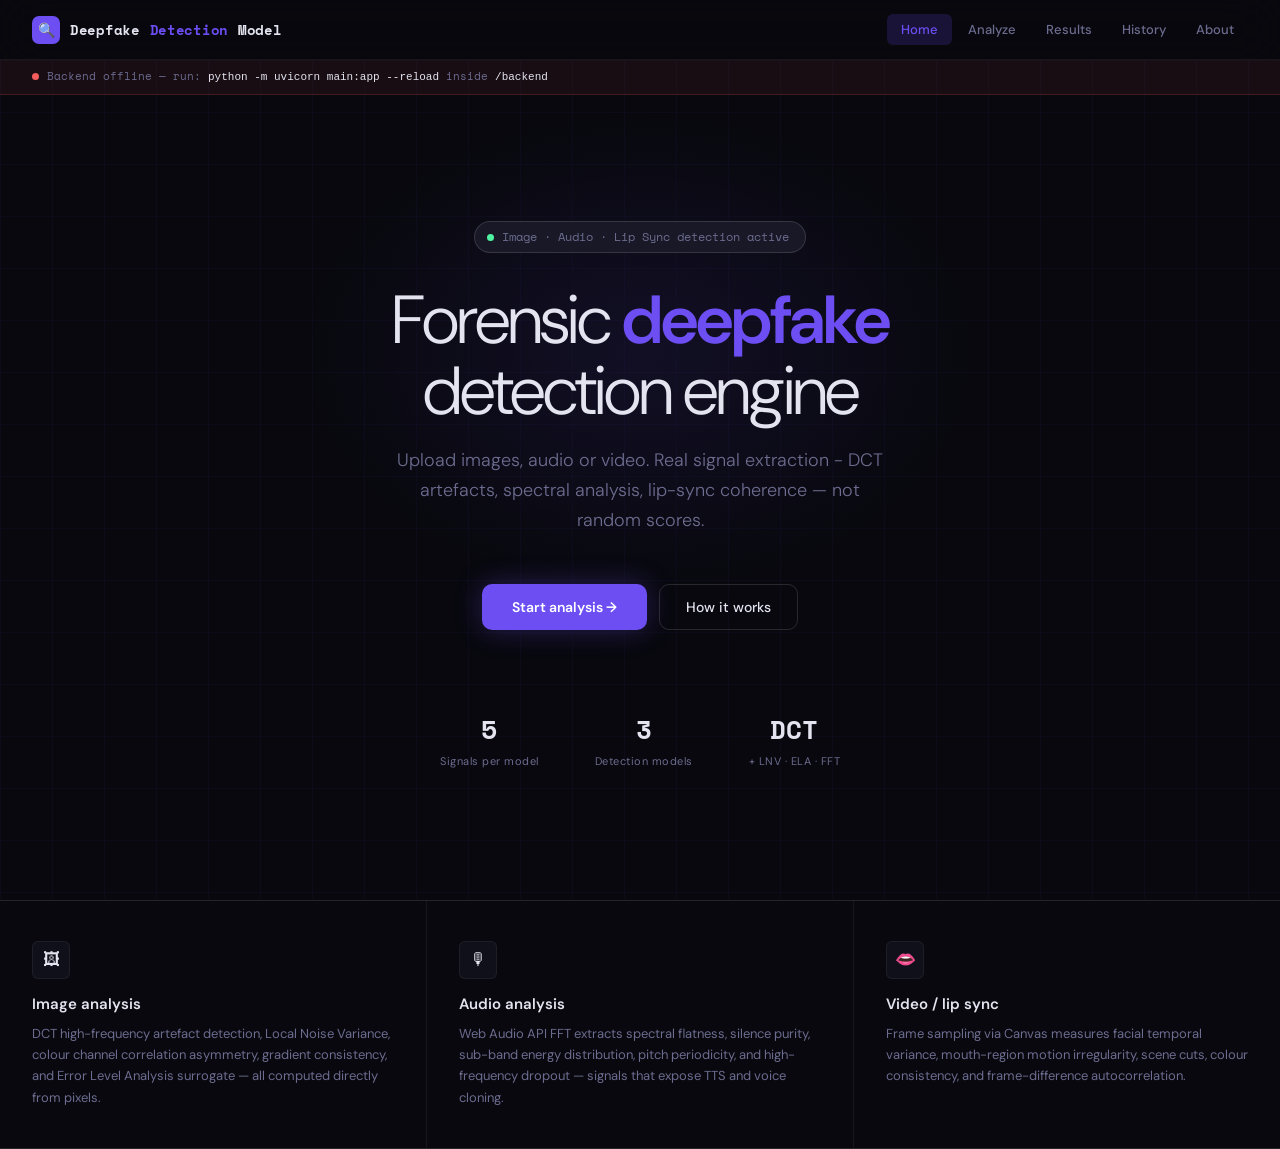
==== commit 9a9b5823: "Update index.html" ====
--- a/frontend/index.html
+++ b/frontend/index.html
@@ -44,7 +44,7 @@
     </h1>
 
     <p class="hero-sub">
-      Upload images, audio or video. Real signal extraction — DCT artefacts, spectral
+      Upload images, audio or video. Real signal extraction - DCT artefacts, spectral
       analysis, lip-sync coherence — not random scores.
     </p>
 
@@ -61,7 +61,6 @@
       <div class="stat"><div class="stat-num">5</div><div class="stat-label">Signals per model</div></div>
       <div class="stat"><div class="stat-num">3</div><div class="stat-label">Detection models</div></div>
       <div class="stat"><div class="stat-num mono">DCT</div><div class="stat-label">+ LNV · ELA · FFT</div></div>
-      <div class="stat"><div class="stat-num">100%</div><div class="stat-label">Client-side, private</div></div>
     </div>
   </div>
 
